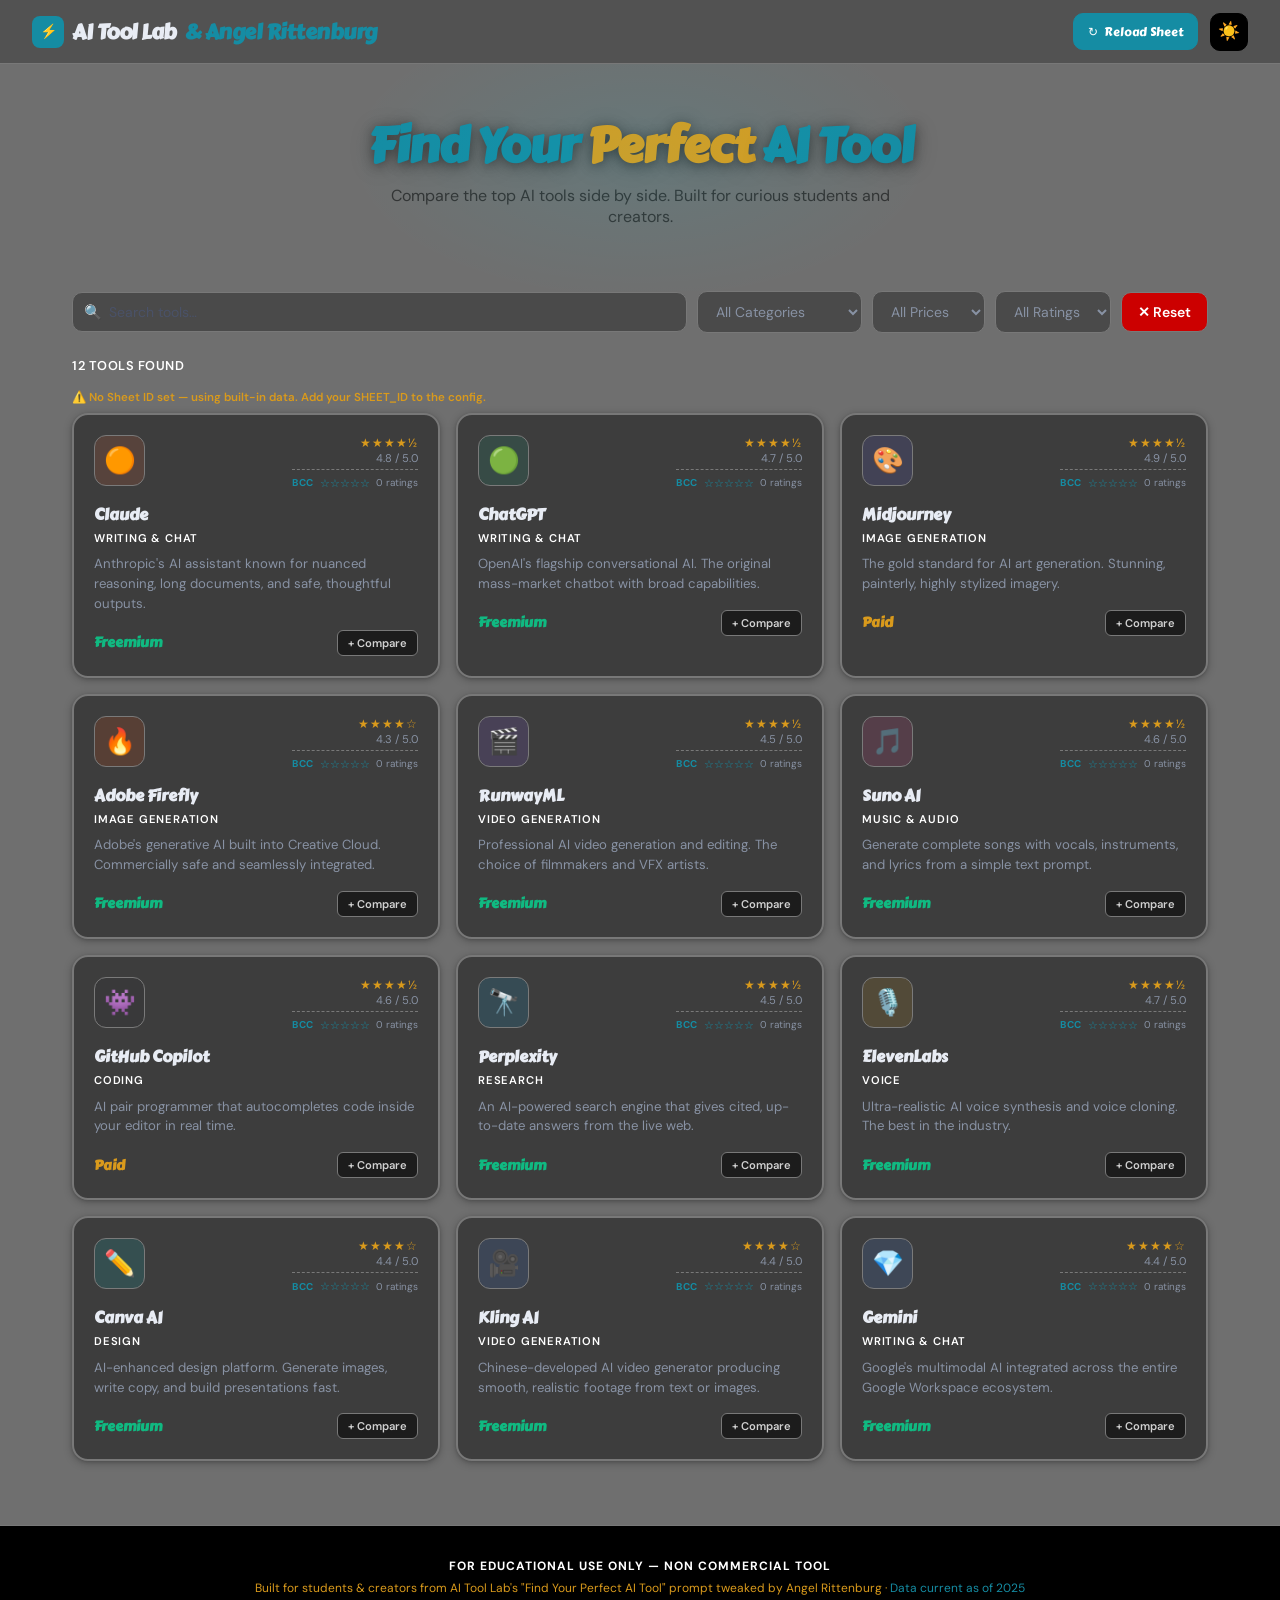
==== ai-tool-comparator-SHEETS-version.html @ 6efc8832 "Update SHEET_ID and CSV URL format" ====
<!DOCTYPE html>
<html lang="en" data-theme="dark">
<head>
<meta charset="UTF-8">
<meta name="viewport" content="width=device-width, initial-scale=1.0">
<title>AI Tool Lab — Compare the Best AI Tools</title>
<link href="https://fonts.googleapis.com/css2?family=Carter+One&family=DM+Sans:ital,wght@0,300;0,400;0,500;1,300&display=swap" rel="stylesheet">
<style>
  :root[data-theme="dark"] {
    --bg: #6f6f6f;
    --bg2: #525252;
    --bg3: #4a4a4a;
    --card: #3d3d3d;
    --card-hover: #454545;
    --border: #787878;
    --accent: #158ca3;
    --accent2: #7c3aed;
    --accent3: #d99a1c;
    --text: #e8ecf4;
    --text2: #8892a4;
    --text3: #4a5268;
    --pro: #10b981;
    --con: #f43f5e;
    --shadow: 0 4px 24px rgba(0,0,0,0.5);
    --glow: 0 0 30px rgba(21,140,163,0.2);
  }
  :root[data-theme="light"] {
    --bg: #fcf4eb;
    --bg2: #f0e8d8;
    --bg3: #e8dcc8;
    --card: #ffffff;
    --card-hover: #f5f7ff;
    --border: #d0d5e8;
    --accent: #0066cc;
    --accent2: #7c3aed;
    --accent3: #d99a1c;
    --text: #1a1d2e;
    --text2: #4a5268;
    --text3: #8892a4;
    --pro: #059669;
    --con: #e11d48;
    --shadow: 0 4px 24px rgba(0,0,0,0.08);
    --glow: 0 0 30px rgba(0,102,204,0.08);
  }

  * { box-sizing: border-box; margin: 0; padding: 0; }

  body {
    background: var(--bg);
    color: var(--text);
    font-family: 'DM Sans', sans-serif;
    font-size: 110%;
    min-height: 100vh;
    transition: background 0.3s, color 0.3s;
  }

  /* ── HEADER ── */
  header {
    background: var(--bg2);
    border-bottom: 1px solid var(--border);
    padding: 0 2rem;
    position: sticky;
    top: 0;
    z-index: 100;
    display: flex;
    align-items: center;
    justify-content: space-between;
    height: 64px;
  }
  .logo {
    font-family: 'Carter One', cursive;
    font-weight: 800;
    font-size: 1.3rem;
    letter-spacing: -0.5px;
    display: flex;
    align-items: center;
    gap: 8px;
  }
  .logo-icon {
    width: 32px; height: 32px;
    background: var(--accent);
    border-radius: 8px;
    display: flex; align-items: center; justify-content: center;
    font-size: 14px;
  }
  .logo span { color: var(--accent); }

  .header-right { display: flex; align-items: center; gap: 12px; }
  .compare-badge {
    background: var(--accent2);
    color: white;
    font-size: 0.7rem;
    font-weight: 600;
    padding: 4px 10px;
    border-radius: 100px;
    letter-spacing: 0.5px;
    cursor: pointer;
    transition: opacity 0.2s;
    display: none;
  }
  .compare-badge.visible { display: block; }
  .compare-badge:hover { opacity: 0.85; }

  .theme-toggle {
    background: var(--bg3);
    border: 1px solid var(--border);
    color: var(--text2);
    width: 38px; height: 38px;
    border-radius: 10px;
    cursor: pointer;
    font-size: 1.1rem;
    display: flex; align-items: center; justify-content: center;
    transition: all 0.2s;
  }
  [data-theme="dark"]  .theme-toggle { background: #000000; border-color: #000000; }
  [data-theme="light"] .theme-toggle { background: #509cfa; border-color: #509cfa; }
  .theme-toggle:hover { opacity: 0.85; }

  /* ── HERO ── */
  .hero {
    text-align: center;
    padding: 3.5rem 2rem 2rem;
    position: relative;
    overflow: hidden;
  }
  .hero::before {
    content: '';
    position: absolute;
    top: -60px; left: 50%;
    transform: translateX(-50%);
    width: 600px; height: 300px;
    background: radial-gradient(ellipse, rgba(0,229,255,0.08) 0%, transparent 70%);
    pointer-events: none;
  }
  .hero h1 {
    font-family: 'Carter One', cursive;
    font-weight: 800;
    font-size: clamp(1.8rem, 4vw, 3rem);
    line-height: 1.1;
    letter-spacing: -1px;
    margin-bottom: 0.75rem;
    color: #158ca3;
  }
  [data-theme="dark"] .hero h1 {
    text-shadow: 0 2px 12px rgba(0,0,0,0.4), 0 4px 24px rgba(0,0,0,0.2);
  }
  .hero h1 em {
    font-style: normal;
    color: #d99a1c;
  }
  .hero p {
    color: #333333;
    font-size: 1rem;
    max-width: 500px;
    margin: 0 auto 2rem;
    font-weight: 400;
  }

  /* ── FILTERS ── */
  .controls {
    max-width: 1200px;
    margin: 0 auto;
    padding: 0 2rem 1.5rem;
    display: flex;
    flex-wrap: wrap;
    gap: 10px;
    align-items: center;
  }
  .search-wrap {
    flex: 1;
    min-width: 220px;
    position: relative;
  }
  .search-icon {
    position: absolute;
    left: 12px; top: 50%;
    transform: translateY(-50%);
    color: var(--text3);
    font-size: 0.9rem;
    pointer-events: none;
  }
  .search-wrap input {
    width: 100%;
    background: var(--bg3);
    border: 1px solid var(--border);
    color: var(--text2);
    padding: 10px 12px 10px 36px;
    border-radius: 10px;
    font-family: 'DM Sans', sans-serif;
    font-size: 0.875rem;
    outline: none;
    transition: border-color 0.2s;
  }
  .search-wrap input:focus { border-color: var(--accent); }
  .search-wrap input::placeholder { color: var(--text3); }

  select, .filter-btn {
    background: var(--bg3);
    border: 1px solid var(--border);
    color: var(--text2);
    padding: 10px 14px;
    border-radius: 10px;
    font-family: 'DM Sans', sans-serif;
    font-size: 0.875rem;
    cursor: pointer;
    outline: none;
    transition: all 0.2s;
  }
  select:hover, .filter-btn:hover { border-color: var(--accent); color: var(--accent); }

  .reset-btn {
    background: #cc0000;
    border: 1px solid #7a7a7a;
    color: #ffffff;
    padding: 10px 16px;
    border-radius: 10px;
    font-family: 'DM Sans', sans-serif;
    font-size: 0.875rem;
    font-weight: 600;
    cursor: pointer;
    transition: all 0.2s;
  }
  .reset-btn:hover { background: #2e7d32; border-color: #7a7a7a; color: #ffffff; }

  /* ── RESULTS COUNT ── */
  .results-info {
    max-width: 1200px;
    margin: 0 auto;
    padding: 0 2rem 1rem;
    color: #ffffff;
    font-size: 0.8rem;
    font-weight: 600;
    letter-spacing: 0.5px;
    text-transform: uppercase;
  }

  /* ── GRID ── */
  .grid {
    max-width: 1200px;
    margin: 0 auto;
    padding: 0 2rem 4rem;
    display: grid;
    grid-template-columns: repeat(auto-fill, minmax(280px, 1fr));
    gap: 16px;
  }

  /* ── CARD ── */
  .card {
    background: var(--card);
    border: 2px solid var(--border);
    border-radius: 16px;
    padding: 1.25rem;
    cursor: pointer;
    transition: all 0.25s;
    position: relative;
    overflow: hidden;
    animation: fadeIn 0.4s ease both;
    box-shadow: 0 2px 8px rgba(0,0,0,0.25), 0 1px 3px rgba(0,0,0,0.15);
  }

  /* Keep card content above starfield */
  .card > * { position: relative; z-index: 2; }

  /* Small stars layer */
  .card::before {
    content: '';
    position: absolute;
    top: 0; left: 0;
    width: 1px; height: 1px;
    border-radius: 50%;
    background: transparent;
    pointer-events: none;
    opacity: 0;
    z-index: 1;
    transition: opacity 0.6s ease;
    box-shadow:
      12px 8px 0 0 rgba(255,255,255,0.85),
      45px 35px 0 0 rgba(255,255,255,0.7),
      98px 12px 0 0 rgba(255,255,255,0.9),
      167px 58px 0 0 rgba(255,255,255,0.6),
      230px 28px 0 0 rgba(255,255,255,0.8),
      260px 72px 0 0 rgba(255,255,255,0.75),
      28px 95px 0 0 rgba(255,255,255,0.65),
      75px 118px 0 0 rgba(255,255,255,0.9),
      142px 82px 0 0 rgba(255,255,255,0.7),
      198px 145px 0 0 rgba(255,255,255,0.85),
      55px 168px 0 0 rgba(255,255,255,0.6),
      118px 188px 0 0 rgba(255,255,255,0.8),
      178px 135px 0 0 rgba(255,255,255,0.7),
      252px 198px 0 0 rgba(255,255,255,0.65),
      22px 215px 0 0 rgba(255,255,255,0.9),
      88px 235px 0 0 rgba(255,255,255,0.75),
      155px 208px 0 0 rgba(255,255,255,0.8),
      218px 248px 0 0 rgba(255,255,255,0.6),
      270px 222px 0 0 rgba(255,255,255,0.85),
      38px 242px 0 0 rgba(255,255,255,0.7),
      /* duplicate set offset by 250px for seamless loop */
      12px 258px 0 0 rgba(255,255,255,0.85),
      45px 285px 0 0 rgba(255,255,255,0.7),
      98px 262px 0 0 rgba(255,255,255,0.9),
      167px 308px 0 0 rgba(255,255,255,0.6),
      230px 278px 0 0 rgba(255,255,255,0.8),
      260px 322px 0 0 rgba(255,255,255,0.75),
      28px 345px 0 0 rgba(255,255,255,0.65),
      75px 368px 0 0 rgba(255,255,255,0.9),
      142px 332px 0 0 rgba(255,255,255,0.7),
      198px 395px 0 0 rgba(255,255,255,0.85),
      55px 418px 0 0 rgba(255,255,255,0.6),
      118px 438px 0 0 rgba(255,255,255,0.8),
      178px 385px 0 0 rgba(255,255,255,0.7),
      252px 448px 0 0 rgba(255,255,255,0.65),
      22px 465px 0 0 rgba(255,255,255,0.9),
      88px 485px 0 0 rgba(255,255,255,0.75),
      155px 458px 0 0 rgba(255,255,255,0.8),
      218px 498px 0 0 rgba(255,255,255,0.6),
      270px 472px 0 0 rgba(255,255,255,0.85),
      38px 492px 0 0 rgba(255,255,255,0.7);
  }

  /* Larger glowing stars layer */
  .card::after {
    content: '';
    position: absolute;
    top: 0; left: 0;
    width: 2px; height: 2px;
    border-radius: 50%;
    background: transparent;
    pointer-events: none;
    opacity: 0;
    z-index: 1;
    transition: opacity 0.6s ease;
    box-shadow:
      33px 45px 1px 1px rgba(180,220,255,0.95),
      120px 22px 1px 1px rgba(180,220,255,0.9),
      205px 68px 1px 1px rgba(255,255,255,1),
      65px 155px 1px 1px rgba(180,220,255,0.85),
      245px 112px 1px 1px rgba(255,255,255,0.95),
      90px 198px 1px 1px rgba(180,220,255,0.9),
      175px 175px 1px 1px rgba(255,255,255,1),
      15px 235px 1px 1px rgba(180,220,255,0.8),
      140px 242px 1px 1px rgba(255,255,255,0.95),
      260px 225px 1px 1px rgba(180,220,255,0.9),
      /* duplicate set */
      33px 295px 1px 1px rgba(180,220,255,0.95),
      120px 272px 1px 1px rgba(180,220,255,0.9),
      205px 318px 1px 1px rgba(255,255,255,1),
      65px 405px 1px 1px rgba(180,220,255,0.85),
      245px 362px 1px 1px rgba(255,255,255,0.95),
      90px 448px 1px 1px rgba(180,220,255,0.9),
      175px 425px 1px 1px rgba(255,255,255,1),
      15px 485px 1px 1px rgba(180,220,255,0.8),
      140px 492px 1px 1px rgba(255,255,255,0.95),
      260px 475px 1px 1px rgba(180,220,255,0.9);
  }

  .card:hover::before {
    opacity: 1;
    animation: starDriftA 7s linear infinite;
  }
  .card:hover::after {
    opacity: 1;
    animation: starDriftB 11s linear infinite;
  }

  @keyframes starDriftA {
    from { transform: translateY(0); }
    to   { transform: translateY(-250px); }
  }
  @keyframes starDriftB {
    from { transform: translateY(-250px); }
    to   { transform: translateY(0); }
  }
  .card:hover {
    background: #1b1c1c;
    border-color: var(--accent);
    transform: translateY(-2px);
    box-shadow: var(--glow);
  }
  .card.selected {
    border-color: var(--accent2);
    box-shadow: 0 0 0 2px var(--accent2);
  }
  .card.hidden { display: none; }
  @keyframes fadeIn {
    from { opacity: 0; transform: translateY(10px); }
    to   { opacity: 1; transform: translateY(0); }
  }

  .card-header {
    display: flex;
    align-items: flex-start;
    justify-content: space-between;
    margin-bottom: 0.75rem;
  }
  .card-icon {
    width: 51px; height: 51px;
    border-radius: 12px;
    display: flex; align-items: center; justify-content: center;
    font-size: 1.5rem;
    flex-shrink: 0;
    border: 1px solid #7a7a7a;
  }
  .card-meta { text-align: right; white-space: nowrap; }
  .stars { color: var(--accent3); font-size: 0.75rem; letter-spacing: 1px; }
  .rating-num {
    font-size: 0.7rem;
    color: var(--text2);
    display: block;
  }

  .card-name {
    font-family: 'Carter One', cursive;
    font-weight: 700;
    font-size: 1rem;
    margin-bottom: 4px;
  }
  .card-category {
    font-size: 0.7rem;
    color: #ffffff;
    font-weight: 600;
    text-transform: uppercase;
    letter-spacing: 0.8px;
    margin-bottom: 0.6rem;
  }
  .card-desc {
    font-size: 0.825rem;
    color: var(--text2);
    line-height: 1.5;
    margin-bottom: 1rem;
  }

  .card-footer {
    display: flex;
    align-items: center;
    justify-content: space-between;
  }
  .price-tag {
    font-family: 'Carter One', cursive;
    font-weight: 700;
    font-size: 0.85rem;
    color: var(--pro);
  }
  .price-tag.paid { color: var(--accent3); }
  .price-tag.enterprise { color: var(--text2); }

  .select-compare {
    font-size: 0.7rem;
    padding: 5px 10px;
    border-radius: 6px;
    border: 1px solid var(--border);
    background: #d99a1c;
    color: #d1d1d1;
    font-weight: 600;
    cursor: pointer;
    transition: all 0.2s;
    font-family: 'DM Sans', sans-serif;
  }
  [data-theme="dark"] .select-compare {
    background: #1c1c1c;
    color: #d1d1d1;
  }
  .select-compare:hover { border-color: var(--accent2); color: #d1d1d1; }
  [data-theme="dark"] .select-compare:hover { background: #2e7d32; border-color: #2e7d32; color: #ffffff; }
  .card.selected .select-compare {
    background: var(--accent2);
    border-color: var(--accent2);
    color: white;
  }

  /* ── MODAL ── */
  .overlay {
    position: fixed; inset: 0;
    background: rgba(0,0,0,0.7);
    backdrop-filter: blur(6px);
    z-index: 200;
    display: none;
    align-items: center;
    justify-content: center;
    padding: 1.5rem;
  }
  .overlay.open { display: flex; }

  .modal {
    background: var(--bg2);
    border: 1px solid var(--border);
    border-radius: 20px;
    max-width: 600px;
    width: 100%;
    max-height: 85vh;
    overflow-y: auto;
    padding: 2rem;
    position: relative;
    animation: modalIn 0.3s cubic-bezier(0.34,1.56,0.64,1);
  }
  @keyframes modalIn {
    from { transform: scale(0.9); opacity: 0; }
    to   { transform: scale(1); opacity: 1; }
  }
  .modal-close {
    position: absolute;
    top: 1rem; right: 1rem;
    background: var(--bg3);
    border: 1px solid var(--border);
    color: var(--text2);
    width: 32px; height: 32px;
    border-radius: 8px;
    cursor: pointer;
    font-size: 1rem;
    display: flex; align-items: center; justify-content: center;
    transition: all 0.2s;
  }
  .modal-close:hover { background: var(--con); color: white; border-color: var(--con); }

  .modal-header { display: flex; align-items: center; gap: 14px; margin-bottom: 1.5rem; }
  .modal-icon {
    width: 64px; height: 64px;
    border-radius: 14px;
    display: flex; align-items: center; justify-content: center;
    font-size: 2.1rem;
    border: 1px solid #7a7a7a;
  }
  .modal-title { font-family: 'Carter One', cursive; font-weight: 800; font-size: 1.4rem; }
  .modal-cat { color: var(--text3); font-size: 0.75rem; text-transform: uppercase; letter-spacing: 1px; margin-top: 2px; }
  .modal-stars { color: var(--accent3); font-size: 1rem; margin-top: 4px; }

  .modal-desc { color: var(--text2); font-size: 0.9rem; line-height: 1.7; margin-bottom: 1.5rem; font-weight: 600; }

  .modal-price-row {
    display: flex;
    align-items: center;
    gap: 8px;
    margin-bottom: 1.5rem;
    padding: 0.75rem 1rem;
    background: var(--bg3);
    border-radius: 10px;
    border: 1px solid var(--border);
  }
  .modal-price-label { color: var(--text3); font-size: 0.8rem; }
  .modal-price-val { font-family: 'Carter One', cursive; font-weight: 700; color: var(--pro); font-size: 0.95rem; }
  .modal-price-val.paid { color: var(--accent3); }

  .pcons-grid { display: grid; grid-template-columns: 1fr 1fr; gap: 1rem; margin-bottom: 1.5rem; }
  .pcons-col h4 {
    font-family: 'Carter One', cursive;
    font-weight: 700;
    font-size: 0.8rem;
    text-transform: uppercase;
    letter-spacing: 0.8px;
    margin-bottom: 0.6rem;
  }
  .pcons-col.pros h4 { color: var(--pro); }
  .pcons-col.cons h4 { color: var(--con); }
  .pcons-col ul { list-style: none; }
  .pcons-col ul li {
    font-size: 0.82rem;
    color: var(--text2);
    padding: 3px 0;
    padding-left: 16px;
    position: relative;
    line-height: 1.4;
  }
  .pcons-col.pros ul li::before { content: '+'; position: absolute; left: 0; color: var(--pro); font-weight: 700; }
  .pcons-col.cons ul li::before { content: '−'; position: absolute; left: 0; color: var(--con); font-weight: 700; }

  .modal-link {
    display: inline-flex;
    align-items: center;
    gap: 6px;
    background: var(--accent);
    color: #ffffff;
    font-family: 'Carter One', cursive;
    font-weight: 700;
    font-size: 0.85rem;
    padding: 10px 18px;
    border-radius: 10px;
    text-decoration: none;
    transition: opacity 0.2s;
  }
  .modal-link:hover { opacity: 0.85; }

  /* ── COMPARE TABLE ── */
  .compare-overlay {
    position: fixed; inset: 0;
    background: rgba(0,0,0,0.8);
    backdrop-filter: blur(8px);
    z-index: 300;
    display: none;
    align-items: flex-start;
    justify-content: center;
    padding: 2rem 1.5rem;
    overflow-y: auto;
  }
  .compare-overlay.open { display: flex; }

  .compare-modal {
    background: var(--bg2);
    border: 1px solid var(--border);
    border-radius: 20px;
    width: 100%;
    max-width: 900px;
    padding: 2rem;
    position: relative;
    animation: modalIn 0.3s ease;
    margin: auto;
  }
  .compare-modal h2 {
    font-family: 'Carter One', cursive;
    font-weight: 800;
    font-size: 1.4rem;
    margin-bottom: 1.5rem;
    color: var(--accent);
  }
  .compare-modal-close {
    position: absolute;
    top: 1rem; right: 1rem;
    background: var(--bg3);
    border: 1px solid var(--border);
    color: var(--text2);
    width: 32px; height: 32px;
    border-radius: 8px;
    cursor: pointer;
    font-size: 1rem;
    display: flex; align-items: center; justify-content: center;
    transition: all 0.2s;
  }
  .compare-modal-close:hover { background: var(--con); color: white; border-color: var(--con); }

  .compare-table-wrap { overflow-x: auto; }
  table {
    width: 100%;
    border-collapse: collapse;
    font-size: 0.85rem;
  }
  th {
    background: var(--bg3);
    padding: 0.75rem 1rem;
    text-align: left;
    font-family: 'Carter One', cursive;
    font-weight: 700;
    font-size: 0.8rem;
    color: var(--text2);
    text-transform: uppercase;
    letter-spacing: 0.5px;
    border-bottom: 1px solid var(--border);
  }
  th:first-child { border-radius: 8px 0 0 0; }
  th:last-child  { border-radius: 0 8px 0 0; }
  td {
    padding: 0.75rem 1rem;
    border-bottom: 1px solid var(--border);
    color: var(--text2);
    vertical-align: top;
  }
  tr:last-child td { border-bottom: none; }
  tr:hover td { background: var(--bg3); }
  td.tool-name-cell {
    font-family: 'Carter One', cursive;
    font-weight: 700;
    color: var(--text);
    white-space: nowrap;
  }
  td .mini-icon {
    display: inline-flex;
    align-items: center;
    gap: 8px;
  }

  .no-results {
    grid-column: 1/-1;
    text-align: center;
    padding: 4rem 2rem;
    color: var(--text3);
  }
  .no-results p { font-size: 0.9rem; margin-top: 0.5rem; }

  /* ── BCC USER RATING (card) ── */
  .bcc-card-row {
    display: flex;
    align-items: center;
    gap: 6px;
    margin-top: 4px;
    padding-top: 6px;
    border-top: 1px dashed var(--border);
    white-space: nowrap;
  }
  .bcc-label {
    font-size: 0.62rem;
    font-weight: 700;
    text-transform: uppercase;
    letter-spacing: 0.6px;
    color: #158ca3;
  }
  .bcc-stars-display { color: #158ca3; font-size: 0.7rem; }
  .bcc-count { font-size: 0.62rem; color: var(--text2); }

  /* ── BCC COMMENT SECTION (modal) ── */
  .bcc-section {
    margin-top: 1.75rem;
    border-top: 1px solid var(--border);
    padding-top: 1.25rem;
  }
  .bcc-section-title {
    font-family: 'Carter One', cursive;
    font-size: 0.95rem;
    color: #158ca3;
    margin-bottom: 1rem;
    display: flex;
    align-items: center;
    gap: 6px;
  }
  .bcc-avg-row {
    display: flex;
    align-items: center;
    gap: 10px;
    margin-bottom: 1rem;
    padding: 0.6rem 0.9rem;
    background: var(--bg3);
    border-radius: 8px;
    border: 1px solid var(--border);
  }
  .bcc-avg-stars { color: #158ca3; font-size: 1rem; }
  .bcc-avg-num { font-family: 'Carter One', cursive; font-size: 1rem; color: #158ca3; }
  .bcc-avg-sub { font-size: 0.72rem; color: var(--text3); }

  /* Star picker */
  .star-picker { display: flex; gap: 6px; margin-bottom: 0.75rem; }
  .star-picker span {
    font-size: 1.5rem;
    cursor: pointer;
    color: transparent;
    -webkit-text-stroke: 1.5px #000000;
    transition: color 0.15s, transform 0.15s, -webkit-text-stroke 0.15s;
    line-height: 1;
  }
  .star-picker span.active {
    color: #158ca3;
    -webkit-text-stroke: 0px transparent;
  }
  .star-picker span:hover { transform: scale(1.2); }

  .bcc-name-input, .bcc-textarea {
    width: 100%;
    background: var(--bg3);
    border: 1px solid var(--border);
    color: #1b1c1c;
    font-weight: 400;
    border-radius: 8px;
    font-family: 'DM Sans', sans-serif;
    font-size: 0.85rem;
    outline: none;
    transition: border-color 0.2s;
    margin-bottom: 0.6rem;
  }
  .bcc-name-input { padding: 8px 12px; }
  .bcc-textarea { padding: 10px 12px; resize: vertical; min-height: 70px; }
  .bcc-name-input:focus, .bcc-textarea:focus { border-color: #158ca3; }
  .bcc-name-input::placeholder, .bcc-textarea::placeholder { color: var(--text3); }

  .bcc-submit {
    background: #158ca3;
    color: #ffffff;
    border: none;
    padding: 9px 20px;
    border-radius: 8px;
    font-family: 'Carter One', cursive;
    font-size: 0.85rem;
    cursor: pointer;
    transition: opacity 0.2s;
    margin-bottom: 1.25rem;
  }
  .bcc-submit:hover { opacity: 0.85; }

  /* Comments list */
  .bcc-comments { display: flex; flex-direction: column; gap: 10px; }
  .bcc-comment {
    background: var(--bg3);
    border: 1px solid var(--border);
    border-radius: 10px;
    padding: 0.75rem 1rem;
  }
  .bcc-comment-header {
    display: flex;
    align-items: center;
    justify-content: space-between;
    margin-bottom: 4px;
  }
  .bcc-comment-name { font-weight: 600; font-size: 0.8rem; color: var(--text); }
  .bcc-comment-stars { color: #158ca3; font-size: 0.75rem; }
  .bcc-comment-date { font-size: 0.68rem; color: var(--text3); }
  .bcc-comment-text { font-size: 0.82rem; color: var(--text2); line-height: 1.5; }
  .bcc-empty { font-size: 0.8rem; color: var(--text3); font-style: italic; }

  /* ── REFRESH BUTTON ── */
  .refresh-btn {
    background: #158ca3;
    border: 1px solid #158ca3;
    color: #ffffff;
    padding: 8px 14px;
    border-radius: 10px;
    font-family: 'Carter One', cursive;
    font-size: 0.78rem;
    cursor: pointer;
    transition: all 0.2s;
    display: flex;
    align-items: center;
    gap: 6px;
  }
  .refresh-btn:hover { background: #0f6e80; border-color: #0f6e80; }
  .refresh-btn:disabled { opacity: 0.5; cursor: not-allowed; }
  .refresh-btn .spin { display: inline-block; }
  .refresh-btn.loading .spin { animation: spinIcon 1s linear infinite; }
  @keyframes spinIcon { to { transform: rotate(360deg); } }

  /* ── LAST UPDATED ── */
  .last-updated {
    max-width: 1200px;
    margin: 0 auto;
    padding: 0 2rem 0.5rem;
    font-size: 0.72rem;
    color: var(--text3);
  }
  .last-updated span { color: #d99a1c; font-weight: 600; }

  /* ── FOOTER ── */
  footer {
    text-align: center;
    padding: 2rem;
    border-top: 1px solid var(--border);
    background: #000000;
    color: var(--text3);
    font-size: 0.75rem;
  }
  footer .credit { color: #d99a1c; }
  footer span { color: var(--accent); }

  /* scrollbar */
  ::-webkit-scrollbar { width: 6px; height: 6px; }
  ::-webkit-scrollbar-track { background: var(--bg2); }
  ::-webkit-scrollbar-thumb { background: var(--border); border-radius: 3px; }
</style>
</head>
<body>

<header>
  <div class="logo">
    <div class="logo-icon">⚡</div>
    AI Tool Lab <span>& Angel Rittenburg</span>
  </div>
  <div class="header-right">
    <div class="compare-badge" id="compareBadge">⊕ Compare Selected</div>
    <button class="refresh-btn" id="refreshBtn" title="Reload data from Google Sheets">
      <span class="spin">↻</span> Reload Sheet
    </button>
    <button class="theme-toggle" id="themeToggle" title="Toggle theme">🌙</button>
  </div>
</header>

<section class="hero">
  <h1>Find Your <em>Perfect</em> AI Tool</h1>
  <p>Compare the top AI tools side by side. Built for curious students and creators.</p>
</section>

<div class="controls">
  <div class="search-wrap">
    <span class="search-icon">🔍</span>
    <input type="text" id="searchInput" placeholder="Search tools…">
  </div>
  <select id="categoryFilter">
    <option value="">All Categories</option>
    <option value="Writing & Chat">Writing & Chat</option>
    <option value="Image Generation">Image Generation</option>
    <option value="Video Generation">Video Generation</option>
    <option value="Music & Audio">Music & Audio</option>
    <option value="Coding">Coding</option>
    <option value="Research">Research</option>
    <option value="Design">Design</option>
    <option value="Voice">Voice</option>
  </select>
  <select id="priceFilter">
    <option value="">All Prices</option>
    <option value="Free">Free</option>
    <option value="Freemium">Freemium</option>
    <option value="Paid">Paid</option>
  </select>
  <select id="ratingFilter">
    <option value="">All Ratings</option>
    <option value="4.5">4.5+</option>
    <option value="4.0">4.0+</option>
    <option value="3.5">3.5+</option>
  </select>
  <button class="reset-btn" id="resetBtn">✕ Reset</button>
</div>
<div class="results-info" id="resultsInfo"></div>
<div class="last-updated" id="lastUpdated"></div>

<div class="grid" id="toolGrid"></div>

<!-- DETAIL MODAL -->
<div class="overlay" id="detailOverlay">
  <div class="modal" id="detailModal">
    <button class="modal-close" id="modalClose">✕</button>
    <div class="modal-header">
      <div class="modal-icon" id="mIcon"></div>
      <div>
        <div class="modal-title" id="mName"></div>
        <div class="modal-cat" id="mCat"></div>
        <div class="modal-stars" id="mStars"></div>
      </div>
    </div>
    <p class="modal-desc" id="mDesc"></p>
    <div class="modal-price-row">
      <span class="modal-price-label">💰 Pricing:</span>
      <span class="modal-price-val" id="mPrice"></span>
    </div>
    <div class="pcons-grid">
      <div class="pcons-col pros">
        <h4>✓ Pros</h4>
        <ul id="mPros"></ul>
      </div>
      <div class="pcons-col cons">
        <h4>✗ Cons</h4>
        <ul id="mCons"></ul>
      </div>
    </div>
    <a id="mLink" href="#" target="_blank" class="modal-link">Visit Website ↗</a>

    <!-- BCC USER RATING SECTION -->
    <div class="bcc-section">
      <div class="bcc-section-title">🎓 BCC User Rating</div>
      <div class="bcc-avg-row" id="bccAvgRow">
        <span class="bcc-avg-stars" id="bccAvgStars">☆☆☆☆☆</span>
        <span class="bcc-avg-num" id="bccAvgNum">—</span>
        <span class="bcc-avg-sub" id="bccAvgSub">No ratings yet</span>
      </div>
      <div class="star-picker" id="starPicker">
        <span data-v="1">★</span>
        <span data-v="2">★</span>
        <span data-v="3">★</span>
        <span data-v="4">★</span>
        <span data-v="5">★</span>
      </div>
      <input class="bcc-name-input" id="bccName" type="text" placeholder="Your name (optional)" maxlength="40">
      <textarea class="bcc-textarea" id="bccComment" placeholder="Share your experience with this tool…" maxlength="400"></textarea>
      <button class="bcc-submit" id="bccSubmit">Post Rating</button>
      <div class="bcc-comments" id="bccCommentsList"></div>
    </div>
  </div>
</div>

<!-- COMPARE MODAL -->
<div class="compare-overlay" id="compareOverlay">
  <div class="compare-modal">
    <button class="compare-modal-close" id="compareClose">✕</button>
    <h2>⊕ Side-by-Side Comparison</h2>
    <div class="compare-table-wrap">
      <table id="compareTable"></table>
    </div>
  </div>
</div>

<footer>
  <div style="font-weight:700; letter-spacing:1px; margin-bottom:6px; color:#ffffff;">FOR EDUCATIONAL USE ONLY — NON COMMERCIAL TOOL</div>
  <span class="credit">Built for students & creators from AI Tool Lab's "Find Your Perfect AI Tool" prompt tweaked by Angel Rittenburg · </span><span>Data current as of 2025</span>
</footer>

<script>
// ── CONFIGURATION — update this value ────────────────────────
// 1. Create a Google Sheet with these exact column headers in row 1:
//    name | icon | iconBg | category | price | priceDetail | rating | shortDesc | fullDesc | pros | cons | url
//    (pros and cons are pipe-separated, e.g.  "Fast|Cheap|Easy"  )
// 2. File → Share → Publish to web → Sheet1 → CSV → Publish
// 3. Copy the Sheet ID from the URL (the long string between /d/ and /edit)
//    e.g. https://docs.google.com/spreadsheets/d/THIS_PART_HERE/edit
// 4. Paste it below:
const SHEET_ID = 'YOUR_SHEET_ID_HERE';
// ─────────────────────────────────────────────────────────────

const SHEET_CSV_URL = `https://docs.google.com/spreadsheets/d/${SHEET_ID}/pub?output=csv&gid=0`;

const tools = [
  {
    name: "Claude",
    icon: "🟠",
    iconBg: "#ff6b35",
    category: "Writing & Chat",
    price: "Freemium",
    priceDetail: "Free tier · Pro $20/mo",
    rating: 4.8,
    shortDesc: "Anthropic's AI assistant known for nuanced reasoning, long documents, and safe, thoughtful outputs.",
    fullDesc: "Claude is built by Anthropic with a focus on safety and helpfulness. It excels at long-form writing, document analysis, coding, and complex multi-step reasoning. Claude Pro offers priority access and much larger context windows — useful for multimedia students working with large scripts or legal documents.",
    pros: ["Huge context window (200K tokens)", "Excellent at nuanced writing", "Great for document analysis", "Strong ethical guidelines"],
    cons: ["No image generation", "Limited free tier requests", "Can be overly cautious"],
    url: "https://claude.ai"
  },
  {
    name: "ChatGPT",
    icon: "🟢",
    iconBg: "#10a37f",
    category: "Writing & Chat",
    price: "Freemium",
    priceDetail: "Free · Plus $20/mo · Team $30/mo",
    rating: 4.7,
    shortDesc: "OpenAI's flagship conversational AI. The original mass-market chatbot with broad capabilities.",
    fullDesc: "ChatGPT by OpenAI is the most widely recognized AI assistant. GPT-4o handles text, images, and voice inputs. Its plugin and GPT store ecosystem add specialized functionality. It's a strong all-rounder for brainstorming, writing, research, and learning new skills.",
    pros: ["Massive user ecosystem", "GPT Store with custom bots", "Voice and image input", "Web browsing capability"],
    cons: ["Can hallucinate confidently", "Performance varies by model", "Rate limits on free tier"],
    url: "https://chatgpt.com"
  },
  {
    name: "Midjourney",
    icon: "🎨",
    iconBg: "#6366f1",
    category: "Image Generation",
    price: "Paid",
    priceDetail: "Basic $10/mo · Standard $30/mo",
    rating: 4.9,
    shortDesc: "The gold standard for AI art generation. Stunning, painterly, highly stylized imagery.",
    fullDesc: "Midjourney produces some of the most visually striking AI-generated artwork available. It runs via Discord and excels at fantasy, concept art, portraits, and environmental design. It's especially popular among artists, game designers, and multimedia creators who want fine aesthetic control.",
    pros: ["Exceptional image quality", "Unique artistic styles", "Active creative community", "Great style references"],
    cons: ["Discord-based (awkward UI)", "No free tier", "Limited direct editing", "Requires prompt skill"],
    url: "https://midjourney.com"
  },
  {
    name: "Adobe Firefly",
    icon: "🔥",
    iconBg: "#ff4f00",
    category: "Image Generation",
    price: "Freemium",
    priceDetail: "Free credits · Premium in CC",
    rating: 4.3,
    shortDesc: "Adobe's generative AI built into Creative Cloud. Commercially safe and seamlessly integrated.",
    fullDesc: "Adobe Firefly is designed for professional creators. Its images are trained on licensed content, making outputs commercially safe. It integrates directly into Photoshop, Illustrator, and Premiere Pro via Generative Fill and other features — perfect for students already using Adobe CC.",
    pros: ["Built into Photoshop & Illustrator", "Commercially safe outputs", "Generative Fill is powerful", "Great for product mockups"],
    cons: ["Requires Adobe subscription", "Less stylistically wild than MJ", "Credits deplete quickly"],
    url: "https://firefly.adobe.com"
  },
  {
    name: "RunwayML",
    icon: "🎬",
    iconBg: "#8b5cf6",
    category: "Video Generation",
    price: "Freemium",
    priceDetail: "Free 125 credits · Standard $15/mo",
    rating: 4.5,
    shortDesc: "Professional AI video generation and editing. The choice of filmmakers and VFX artists.",
    fullDesc: "Runway offers Gen-3 Alpha for text-to-video and image-to-video generation, plus AI-powered video editing tools like background removal, motion tracking, and green screen. It's widely used in real film and television production workflows.",
    pros: ["Gen-3 produces cinematic results", "Pro editing tools included", "Used in real productions", "Good for visual effects"],
    cons: ["Credits run out fast", "Rendering is slow", "Expensive at higher tiers", "Output can be inconsistent"],
    url: "https://runwayml.com"
  },
  {
    name: "Suno AI",
    icon: "🎵",
    iconBg: "#ec4899",
    category: "Music & Audio",
    price: "Freemium",
    priceDetail: "Free tier · Pro $8/mo",
    rating: 4.6,
    shortDesc: "Generate complete songs with vocals, instruments, and lyrics from a simple text prompt.",
    fullDesc: "Suno AI creates full songs — complete with singing, instruments, and production — from a text prompt in seconds. It's a breakthrough for multimedia projects needing original music without licensing costs. Great for short films, animations, social media content, and creative experimentation.",
    pros: ["Full songs in seconds", "Any genre or style", "Affordable Pro plan", "Great for multimedia projects"],
    cons: ["Less control over fine details", "Commercial rights need Pro plan", "Vocals can sound off", "No stem separation"],
    url: "https://suno.com"
  },
  {
    name: "GitHub Copilot",
    icon: "👾",
    iconBg: "#1f2328",
    category: "Coding",
    price: "Paid",
    priceDetail: "Individual $10/mo · Free for students",
    rating: 4.6,
    shortDesc: "AI pair programmer that autocompletes code inside your editor in real time.",
    fullDesc: "GitHub Copilot uses OpenAI Codex to suggest entire code blocks, functions, and files as you type. It supports dozens of languages and integrates with VS Code, JetBrains, and more. Students can get it FREE through GitHub Education — a must-have for any coding class.",
    pros: ["Real-time code completion", "FREE for students", "Supports 20+ languages", "Explains code on demand"],
    cons: ["Can suggest insecure code", "Requires internet", "Not always contextually aware", "Subscription for non-students"],
    url: "https://github.com/features/copilot"
  },
  {
    name: "Perplexity",
    icon: "🔭",
    iconBg: "#0ea5e9",
    category: "Research",
    price: "Freemium",
    priceDetail: "Free · Pro $20/mo",
    rating: 4.5,
    shortDesc: "An AI-powered search engine that gives cited, up-to-date answers from the live web.",
    fullDesc: "Perplexity bridges the gap between search engines and chatbots. Every answer includes source citations and links, making it ideal for research and fact-checking. Its Pro version unlocks GPT-4, Claude, and image generation. Excellent for students who need reliable, sourced information quickly.",
    pros: ["Real-time web knowledge", "Cites all sources", "Research-focused features", "Fast and accurate"],
    cons: ["Less creative than pure chatbots", "Free tier limits daily searches", "Depth varies by topic"],
    url: "https://perplexity.ai"
  },
  {
    name: "ElevenLabs",
    icon: "🎙️",
    iconBg: "#d99a1c",
    category: "Voice",
    price: "Freemium",
    priceDetail: "Free 10k chars/mo · Starter $5/mo",
    rating: 4.7,
    shortDesc: "Ultra-realistic AI voice synthesis and voice cloning. The best in the industry.",
    fullDesc: "ElevenLabs produces the most natural-sounding AI speech available. It can clone any voice from a short audio sample, generate narration in 29 languages, and create full audiobooks or character voices. Perfect for animations, podcasts, short films, and accessibility projects.",
    pros: ["Most realistic AI voices", "Voice cloning capability", "Multi-language support", "Great for animations & films"],
    cons: ["Voice cloning raises ethical questions", "Free tier is limited", "Best voices require paid tier"],
    url: "https://elevenlabs.io"
  },
  {
    name: "Canva AI",
    icon: "✏️",
    iconBg: "#00c4cc",
    category: "Design",
    price: "Freemium",
    priceDetail: "Free · Pro $13/mo",
    rating: 4.4,
    shortDesc: "AI-enhanced design platform. Generate images, write copy, and build presentations fast.",
    fullDesc: "Canva's Magic Suite adds AI superpowers to its already popular design platform: Magic Write for copy, Magic Design for instant layouts, Magic Eraser for photo editing, and AI image generation built in. It's the fastest way for non-designers to produce polished visual content.",
    pros: ["Beginner-friendly interface", "Templates for everything", "Collaborative features", "AI tools are well-integrated"],
    cons: ["Less precise than Photoshop", "AI outputs can feel generic", "Best features need Pro plan"],
    url: "https://canva.com"
  },
  {
    name: "Kling AI",
    icon: "🎥",
    iconBg: "#3b82f6",
    category: "Video Generation",
    price: "Freemium",
    priceDetail: "Free credits · Starter $8/mo",
    rating: 4.4,
    shortDesc: "Chinese-developed AI video generator producing smooth, realistic footage from text or images.",
    fullDesc: "Kling AI from Kuaishou produces some of the most fluid and physically realistic AI video available, with impressive handling of human motion, faces, and environmental effects. It supports up to 2-minute clips and excels at both text-to-video and image-to-video tasks.",
    pros: ["Realistic human motion", "Up to 2-minute clips", "Affordable pricing", "Strong image-to-video"],
    cons: ["Interface can be slow", "Less creative control vs Runway", "Limited prompt styles"],
    url: "https://klingai.com"
  },
  {
    name: "Gemini",
    icon: "💎",
    iconBg: "#4285f4",
    category: "Writing & Chat",
    price: "Freemium",
    priceDetail: "Free · Advanced $20/mo",
    rating: 4.4,
    shortDesc: "Google's multimodal AI integrated across the entire Google Workspace ecosystem.",
    fullDesc: "Google Gemini powers AI features across Gmail, Docs, Slides, Sheets, and more. It's multimodal — understanding text, images, audio, and video. Gemini Advanced uses the Ultra 1.0 model for complex reasoning. For students deep in Google's ecosystem, it's a natural choice.",
    pros: ["Integrated into Google Workspace", "Multimodal (text, image, video)", "Google search integration", "Free tier is generous"],
    cons: ["Less nuanced writing than Claude", "Privacy concerns with Google", "Workspace features need subscription"],
    url: "https://gemini.google.com"
  }
];

const selectedTools = new Set();
let currentTool = null;

function starsHtml(r) {
  const full = Math.floor(r);
  const half = r % 1 >= 0.5;
  let s = '★'.repeat(full) + (half ? '½' : '') + '☆'.repeat(5 - full - (half?1:0));
  return s;
}

function priceClass(p) {
  if (p === 'Free') return '';
  if (p === 'Freemium') return '';
  return 'paid';
}

function renderCards(filtered) {
  const grid = document.getElementById('toolGrid');
  grid.innerHTML = '';
  if (filtered.length === 0) {
    grid.innerHTML = '<div class="no-results"><div style="font-size:2rem">🔍</div><p>No tools match your filters. Try resetting!</p></div>';
    return;
  }
  filtered.forEach((t, i) => {
    const div = document.createElement('div');
    div.className = 'card' + (selectedTools.has(t.name) ? ' selected' : '');
    div.style.animationDelay = (i * 0.04) + 's';
    div.dataset.name = t.name;
    div.innerHTML = `
      <div class="card-header">
        <div class="card-icon" style="background:${t.iconBg}22;color:${t.iconBg};font-size:1.6rem">${t.icon}</div>
        <div class="card-meta">
          <div class="stars">${starsHtml(t.rating)}</div>
          <span class="rating-num">${t.rating} / 5.0</span>
          <div class="bcc-card-row" id="bcc-card-${t.name.replace(/\s/g,'_')}">
            <span class="bcc-label">BCC</span>
            <span class="bcc-stars-display">☆☆☆☆☆</span>
            <span class="bcc-count">0 ratings</span>
          </div>
        </div>
      </div>
      <div class="card-name">${t.name}</div>
      <div class="card-category">${t.category}</div>
      <p class="card-desc">${t.shortDesc}</p>
      <div class="card-footer">
        <span class="price-tag ${priceClass(t.price)}">${t.price}</span>
        <button class="select-compare" data-name="${t.name}">
          ${selectedTools.has(t.name) ? '✓ Selected' : '+ Compare'}
        </button>
      </div>
    `;
    div.querySelector('.select-compare').addEventListener('click', (e) => {
      e.stopPropagation();
      toggleSelect(t.name);
    });
    div.addEventListener('click', () => openModal(t));
    grid.appendChild(div);
  });
  document.getElementById('resultsInfo').textContent =
    `${filtered.length} tool${filtered.length !== 1 ? 's' : ''} found`;
}

function toggleSelect(name) {
  if (selectedTools.has(name)) {
    selectedTools.delete(name);
  } else {
    if (selectedTools.size >= 4) { alert('Max 4 tools for comparison.'); return; }
    selectedTools.add(name);
  }
  const badge = document.getElementById('compareBadge');
  if (selectedTools.size > 1) {
    badge.classList.add('visible');
    badge.textContent = `⊕ Compare ${selectedTools.size} Tools`;
  } else {
    badge.classList.remove('visible');
  }
  applyFilters();
}

function openModal(t) {
  currentTool = t;
  document.getElementById('mIcon').textContent = t.icon;
  document.getElementById('mIcon').style.background = t.iconBg + '22';
  document.getElementById('mIcon').style.color = t.iconBg;
  document.getElementById('mName').textContent = t.name;
  document.getElementById('mCat').textContent = t.category;
  document.getElementById('mStars').textContent = starsHtml(t.rating) + '  ' + t.rating;
  document.getElementById('mDesc').textContent = t.fullDesc;
  const priceEl = document.getElementById('mPrice');
  priceEl.textContent = t.priceDetail;
  priceEl.className = 'modal-price-val ' + (t.price === 'Paid' ? 'paid' : '');
  document.getElementById('mPros').innerHTML = t.pros.map(p => `<li>${p}</li>`).join('');
  document.getElementById('mCons').innerHTML = t.cons.map(c => `<li>${c}</li>`).join('');
  document.getElementById('mLink').href = t.url;
  renderBccModal(t.name);
  document.getElementById('detailOverlay').classList.add('open');
}

document.getElementById('modalClose').addEventListener('click', () => {
  document.getElementById('detailOverlay').classList.remove('open');
});
document.getElementById('detailOverlay').addEventListener('click', (e) => {
  if (e.target === document.getElementById('detailOverlay'))
    document.getElementById('detailOverlay').classList.remove('open');
});

// Compare
document.getElementById('compareBadge').addEventListener('click', openCompare);
document.getElementById('compareClose').addEventListener('click', () => {
  document.getElementById('compareOverlay').classList.remove('open');
});

function openCompare() {
  const sel = tools.filter(t => selectedTools.has(t.name));
  const rows = [
    { label: 'Tool', key: null },
    { label: 'Category', key: 'category' },
    { label: 'Price', key: 'price' },
    { label: 'Pricing Detail', key: 'priceDetail' },
    { label: 'Rating', key: 'rating' },
    { label: 'Best For', key: 'shortDesc' },
    { label: 'Top Pro', key: null, fn: t => t.pros[0] },
    { label: 'Top Con', key: null, fn: t => t.cons[0] },
    { label: 'Website', key: null, fn: t => `<a href="${t.url}" target="_blank" style="color:var(--accent);text-decoration:none">Visit ↗</a>` }
  ];
  let html = '<thead><tr><th>Feature</th>' + sel.map(t =>
    `<th><span style="font-size:1.1rem">${t.icon}</span> ${t.name}</th>`
  ).join('') + '</tr></thead><tbody>';
  rows.forEach(r => {
    html += '<tr>';
    html += `<td style="color:var(--text3);font-size:0.75rem;text-transform:uppercase;letter-spacing:0.5px;white-space:nowrap">${r.label}</td>`;
    sel.forEach(t => {
      let val = r.fn ? r.fn(t) : (r.key ? t[r.key] : `<span class="mini-icon">${t.icon} ${t.name}</span>`);
      if (r.label === 'Rating') val = starsHtml(t.rating) + ' ' + t.rating;
      html += `<td>${val}</td>`;
    });
    html += '</tr>';
  });
  html += '</tbody>';
  document.getElementById('compareTable').innerHTML = html;
  document.getElementById('compareOverlay').classList.add('open');
}

// Filters
function applyFilters() {
  const q = document.getElementById('searchInput').value.toLowerCase();
  const cat = document.getElementById('categoryFilter').value;
  const price = document.getElementById('priceFilter').value;
  const minRating = parseFloat(document.getElementById('ratingFilter').value) || 0;
  const filtered = tools.filter(t => {
    if (q && !t.name.toLowerCase().includes(q) && !t.shortDesc.toLowerCase().includes(q) && !t.category.toLowerCase().includes(q)) return false;
    if (cat && t.category !== cat) return false;
    if (price && t.price !== price) return false;
    if (t.rating < minRating) return false;
    return true;
  });
  renderCards(filtered);
}

document.getElementById('searchInput').addEventListener('input', applyFilters);
document.getElementById('categoryFilter').addEventListener('change', applyFilters);
document.getElementById('priceFilter').addEventListener('change', applyFilters);
document.getElementById('ratingFilter').addEventListener('change', applyFilters);

document.getElementById('resetBtn').addEventListener('click', () => {
  document.getElementById('searchInput').value = '';
  document.getElementById('categoryFilter').value = '';
  document.getElementById('priceFilter').value = '';
  document.getElementById('ratingFilter').value = '';
  selectedTools.clear();
  document.getElementById('compareBadge').classList.remove('visible');
  applyFilters();
});

// Theme
const toggle = document.getElementById('themeToggle');
toggle.textContent = '☀️';
toggle.addEventListener('click', () => {
  const html = document.documentElement;
  const isDark = html.getAttribute('data-theme') === 'dark';
  html.setAttribute('data-theme', isDark ? 'light' : 'dark');
  toggle.textContent = isDark ? '🌛' : '☀️';
});

// ── BCC RATING SYSTEM ──
let pickedStars = 0;

function bccKey(name) { return 'bcc_' + name.replace(/\s/g,'_'); }

function getBccData(name) {
  try {
    const raw = localStorage.getItem(bccKey(name));
    return raw ? JSON.parse(raw) : { comments: [] };
  } catch { return { comments: [] }; }
}

function saveBccData(name, data) {
  try { localStorage.setItem(bccKey(name), JSON.stringify(data)); } catch {}
}

function bccAvg(comments) {
  if (!comments.length) return 0;
  return (comments.reduce((s,c) => s + c.stars, 0) / comments.length).toFixed(1);
}

function starsFilledHtml(n, total=5) {
  return '★'.repeat(Math.round(n)) + '☆'.repeat(total - Math.round(n));
}

function updateBccCard(name) {
  const key = name.replace(/\s/g,'_');
  const el = document.getElementById('bcc-card-' + key);
  if (!el) return;
  const data = getBccData(name);
  const avg = bccAvg(data.comments);
  el.querySelector('.bcc-stars-display').textContent = avg > 0 ? starsFilledHtml(avg) : '☆☆☆☆☆';
  el.querySelector('.bcc-count').textContent = data.comments.length + ' rating' + (data.comments.length !== 1 ? 's' : '');
}

function renderBccModal(name) {
  const data = getBccData(name);
  const avg = bccAvg(data.comments);
  document.getElementById('bccAvgStars').textContent = avg > 0 ? starsFilledHtml(avg) : '☆☆☆☆☆';
  document.getElementById('bccAvgNum').textContent = avg > 0 ? avg + ' / 5' : '—';
  document.getElementById('bccAvgSub').textContent = data.comments.length
    ? data.comments.length + ' student rating' + (data.comments.length !== 1 ? 's' : '')
    : 'No ratings yet — be the first!';
  const list = document.getElementById('bccCommentsList');
  if (!data.comments.length) {
    list.innerHTML = '<p class="bcc-empty">No comments yet. Share your experience!</p>';
  } else {
    list.innerHTML = [...data.comments].reverse().map(c => `
      <div class="bcc-comment">
        <div class="bcc-comment-header">
          <span class="bcc-comment-name">${c.name || 'Anonymous'}</span>
          <span class="bcc-comment-stars">${starsFilledHtml(c.stars)}</span>
        </div>
        <div class="bcc-comment-date">${c.date}</div>
        ${c.text ? `<p class="bcc-comment-text">${c.text}</p>` : ''}
      </div>
    `).join('');
  }
  pickedStars = 0;
  document.querySelectorAll('#starPicker span').forEach(s => s.classList.remove('active'));
  document.getElementById('bccComment').value = '';
  document.getElementById('bccName').value = '';
}

// Star picker interactions
document.getElementById('starPicker').addEventListener('mouseover', (e) => {
  if (!e.target.dataset.v) return;
  const v = +e.target.dataset.v;
  document.querySelectorAll('#starPicker span').forEach(s => {
    s.classList.toggle('active', +s.dataset.v <= v);
  });
});
document.getElementById('starPicker').addEventListener('mouseleave', () => {
  document.querySelectorAll('#starPicker span').forEach(s => {
    s.classList.toggle('active', +s.dataset.v <= pickedStars);
  });
});
document.getElementById('starPicker').addEventListener('click', (e) => {
  if (!e.target.dataset.v) return;
  pickedStars = +e.target.dataset.v;
  document.querySelectorAll('#starPicker span').forEach(s => {
    s.classList.toggle('active', +s.dataset.v <= pickedStars);
  });
});

document.getElementById('bccSubmit').addEventListener('click', () => {
  if (!pickedStars) { alert('Please pick a star rating first!'); return; }
  const name = currentTool.name;
  const data = getBccData(name);
  const text = document.getElementById('bccComment').value.trim();
  const who  = document.getElementById('bccName').value.trim();
  const now  = new Date().toLocaleDateString('en-US', { month:'short', day:'numeric', year:'numeric' });
  data.comments.push({ stars: pickedStars, text, name: who, date: now });
  saveBccData(name, data);
  renderBccModal(name);
  updateBccCard(name);
});

// ── LAST UPDATED ──
function setLastUpdated(dateStr) {
  const el = document.getElementById('lastUpdated');
  if (dateStr) {
    el.innerHTML = `🕐 Sheet last loaded: <span>${dateStr}</span>`;
    try { localStorage.setItem('aitool_lastUpdated', dateStr); } catch {}
  } else {
    const saved = (() => { try { return localStorage.getItem('aitool_lastUpdated'); } catch { return null; } })();
    el.innerHTML = saved
      ? `🕐 Sheet last loaded: <span>${saved}</span>`
      : `🕐 Loading data from Google Sheets…`;
  }
}
setLastUpdated(null);

// ── CSV PARSER ──
function parseCSV(text) {
  const lines = text.trim().split('\n');
  const headers = lines[0].split(',').map(h => h.trim().replace(/^"|"$/g, ''));
  return lines.slice(1).map(line => {
    // Handle quoted fields with commas inside
    const cols = [];
    let cur = '', inQ = false;
    for (let i = 0; i < line.length; i++) {
      const ch = line[i];
      if (ch === '"') { inQ = !inQ; continue; }
      if (ch === ',' && !inQ) { cols.push(cur.trim()); cur = ''; continue; }
      cur += ch;
    }
    cols.push(cur.trim());
    const obj = {};
    headers.forEach((h, i) => { obj[h] = cols[i] || ''; });
    return obj;
  });
}

function csvRowToTool(row) {
  return {
    name:       row.name       || '',
    icon:       row.icon       || '🤖',
    iconBg:     row.iconBg     || '#888888',
    category:   row.category   || 'General',
    price:      row.price      || 'Freemium',
    priceDetail:row.priceDetail|| '',
    rating:     parseFloat(row.rating) || 4.0,
    shortDesc:  row.shortDesc  || '',
    fullDesc:   row.fullDesc   || '',
    pros:       row.pros  ? row.pros.split('|').map(s => s.trim())  : [],
    cons:       row.cons  ? row.cons.split('|').map(s => s.trim())  : [],
    url:        row.url        || '#'
  };
}

// ── RELOAD FROM SHEETS ──
const refreshBtn = document.getElementById('refreshBtn');

async function loadFromSheet(silent = false) {
  if (!silent) {
    refreshBtn.disabled = true;
    refreshBtn.classList.add('loading');
    refreshBtn.innerHTML = '<span class="spin">↻</span> Loading…';
  }

  if (SHEET_ID === 'YOUR_SHEET_ID_HERE') {
    document.getElementById('lastUpdated').innerHTML =
      `⚠️ <span>No Sheet ID set — using built-in data. Add your SHEET_ID to the config.</span>`;
    if (!silent) {
      refreshBtn.disabled = false;
      refreshBtn.classList.remove('loading');
      refreshBtn.innerHTML = '<span class="spin">↻</span> Reload Sheet';
    }
    return;
  }

  try {
    const res = await fetch(SHEET_CSV_URL);
    if (!res.ok) throw new Error(`HTTP ${res.status}`);
    const text = await res.text();
    const rows = parseCSV(text);
    if (!rows.length) throw new Error('Sheet appears empty.');

    // Replace tools array contents
    tools.length = 0;
    rows.forEach(row => { if (row.name) tools.push(csvRowToTool(row)); });

    const now = new Date().toLocaleString('en-US', {
      month: 'short', day: 'numeric', year: 'numeric',
      hour: '2-digit', minute: '2-digit'
    });
    setLastUpdated(now);
    applyFilters();
    if (!silent) alert('✅ Data reloaded from Google Sheets!');

  } catch (err) {
    console.error(err);
    document.getElementById('lastUpdated').innerHTML =
      `⚠️ <span>Could not load sheet: ${err.message}. Check your SHEET_ID and that the sheet is published.</span>`;
    if (!silent) alert('❌ Could not load sheet.\n\n' + err.message +
      '\n\nMake sure:\n1. SHEET_ID is correct\n2. File → Share → Publish to web is enabled');
  } finally {
    if (!silent) {
      refreshBtn.disabled = false;
      refreshBtn.classList.remove('loading');
      refreshBtn.innerHTML = '<span class="spin">↻</span> Reload Sheet';
    }
  }
}

refreshBtn.addEventListener('click', () => loadFromSheet(false));

// Auto-load from sheet on page open
loadFromSheet(true);

// Init
renderCards(tools);
tools.forEach(t => updateBccCard(t.name));
</script>
</body>
</html>
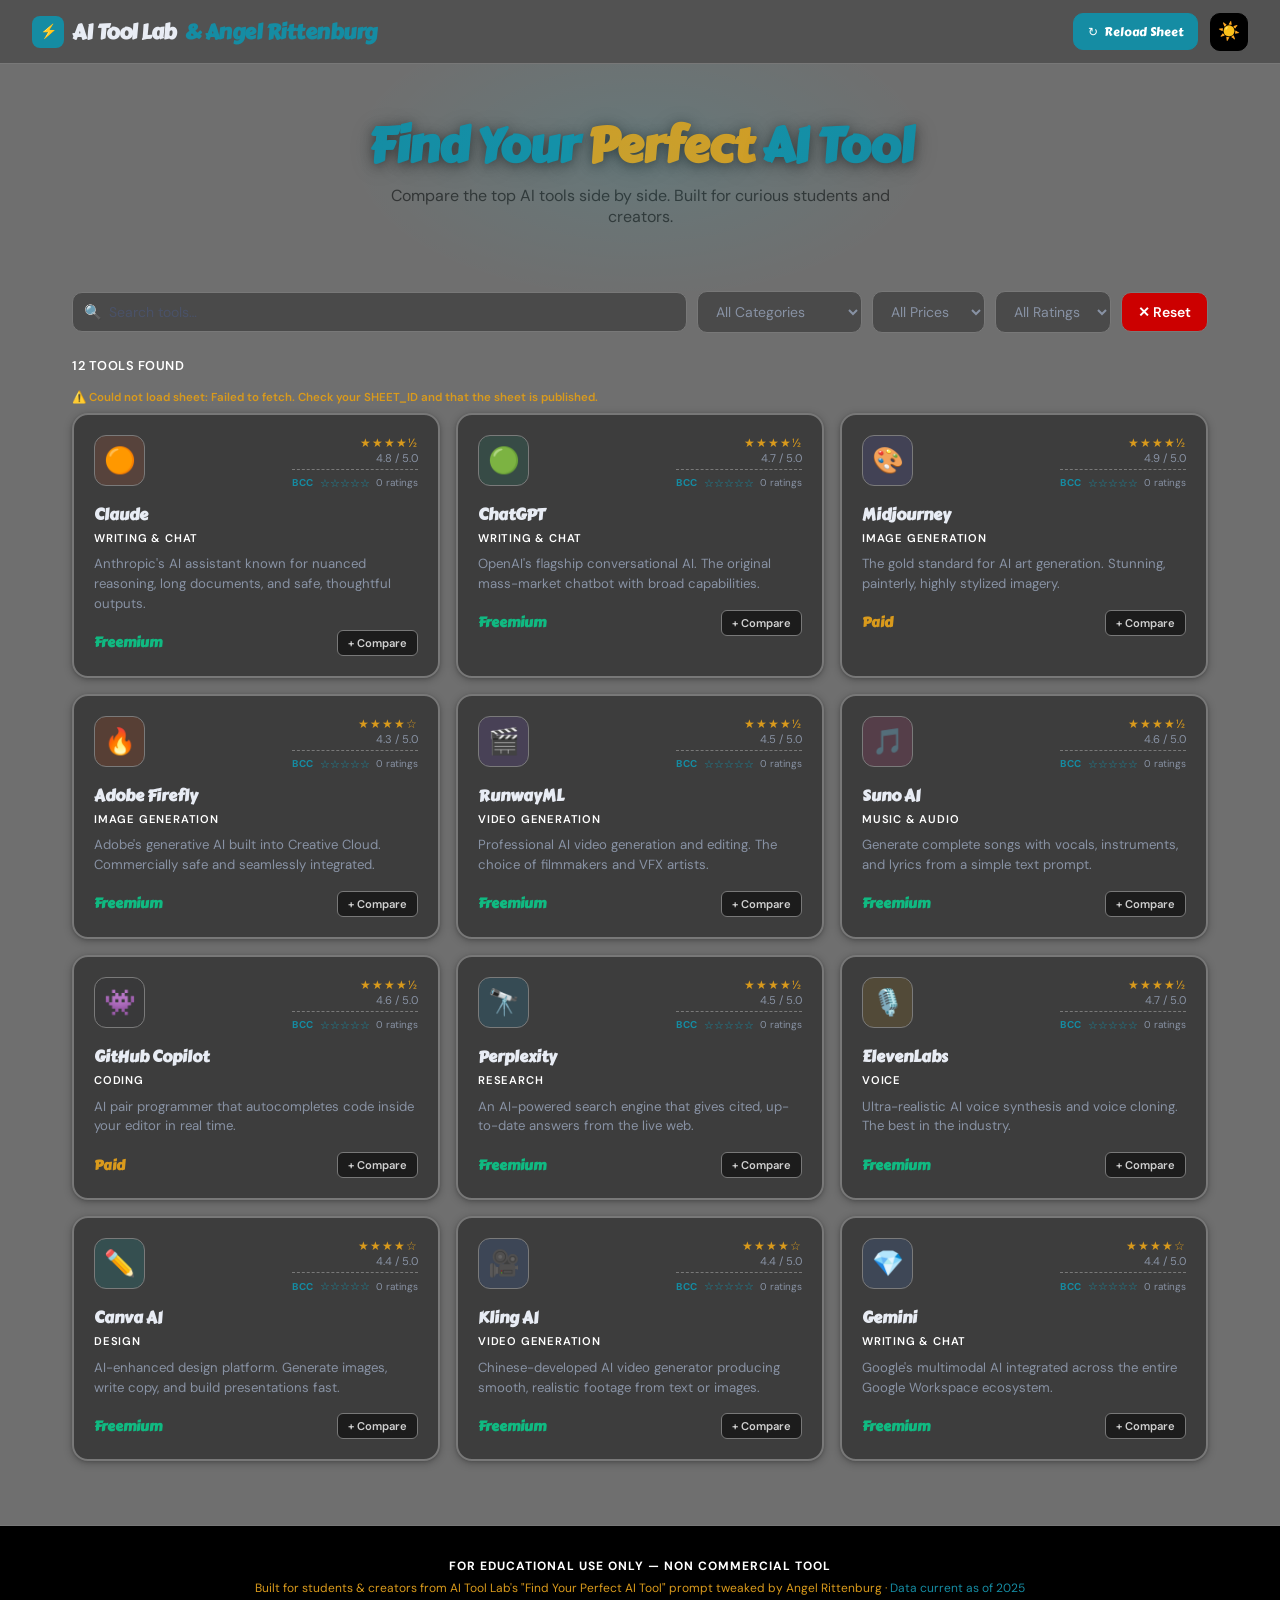
==== commit f38ec29d: "fix sources" ====
--- a/ai-tool-comparator-SHEETS-version.html
+++ b/ai-tool-comparator-SHEETS-version.html
@@ -972,7 +972,7 @@
 // 3. Copy the Sheet ID from the URL (the long string between /d/ and /edit)
 //    e.g. https://docs.google.com/spreadsheets/d/THIS_PART_HERE/edit
 // 4. Paste it below:
-const SHEET_ID = 'YOUR_SHEET_ID_HERE';
+const SHEET_ID = '1WnP3b0RFm8etIUT75h5Sv_kHOGAgHK2kpmYGPTkgiA4';
 // ─────────────────────────────────────────────────────────────
 
 const SHEET_CSV_URL = `https://docs.google.com/spreadsheets/d/${SHEET_ID}/pub?output=csv&gid=0`;
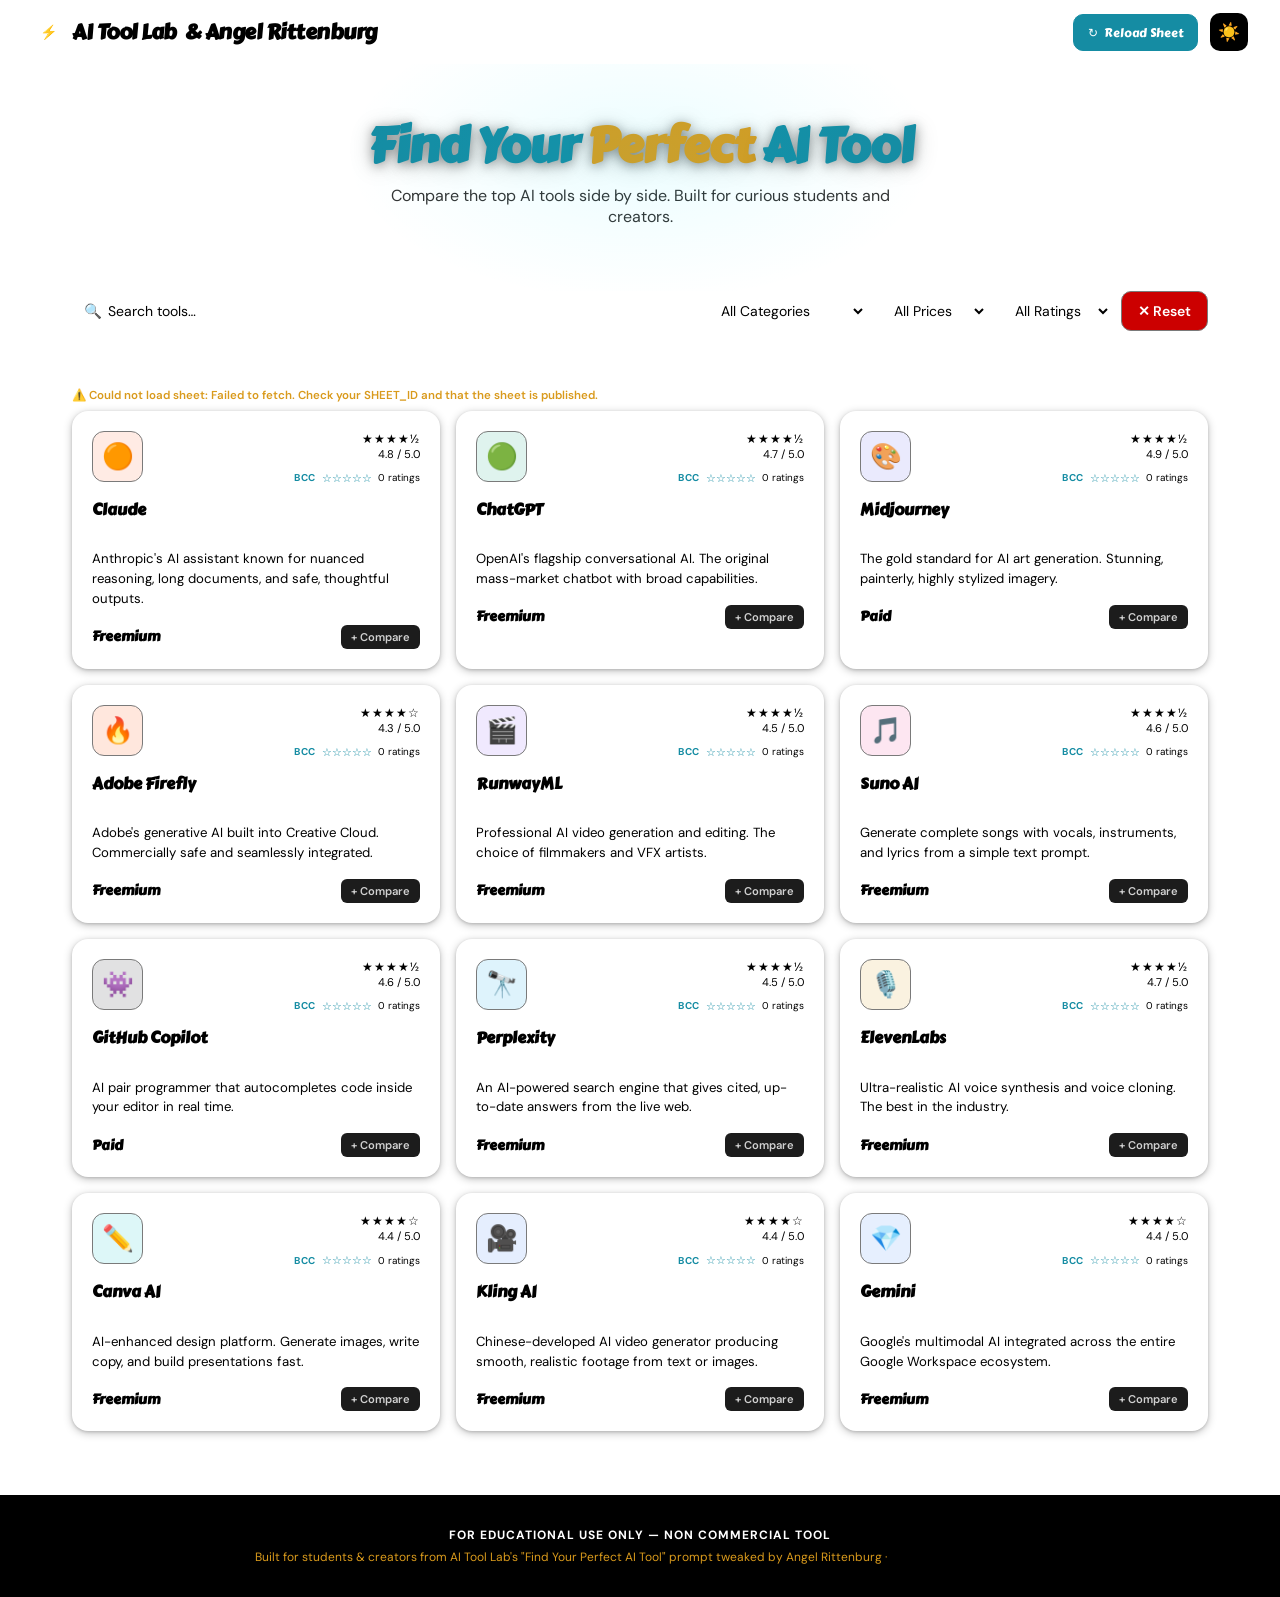
==== commit e256b033: "Fix CSV parser and improve header handling" ====
--- a/ai-tool-comparator-SHEETS-version.html
+++ b/ai-tool-comparator-SHEETS-version.html
@@ -6,6 +6,7 @@
 <title>AI Tool Lab — Compare the Best AI Tools</title>
 <link href="https://fonts.googleapis.com/css2?family=Carter+One&family=DM+Sans:ital,wght@0,300;0,400;0,500;1,300&display=swap" rel="stylesheet">
 <style>
+  <!-- generated with Claude.ai -->
   :root[data-theme="dark"] {
     --bg: #6f6f6f;
     --bg2: #525252;
@@ -975,7 +976,7 @@
 const SHEET_ID = '1WnP3b0RFm8etIUT75h5Sv_kHOGAgHK2kpmYGPTkgiA4';
 // ─────────────────────────────────────────────────────────────
 
-const SHEET_CSV_URL = `https://docs.google.com/spreadsheets/d/${SHEET_ID}/pub?output=csv&gid=0`;
+const SHEET_CSV_URL = `https://api.allorigins.win/raw?url=${encodeURIComponent(`https://docs.google.com/spreadsheets/d/${SHEET_ID}/pub?output=csv&gid=0`)}`;
 
 const tools = [
   {
@@ -1447,10 +1448,11 @@
 
 // ── CSV PARSER ──
 function parseCSV(text) {
+  // Normalize line endings — Google Sheets uses \r\n
+  text = text.replace(/\r\n/g, '\n').replace(/\r/g, '\n');
   const lines = text.trim().split('\n');
-  const headers = lines[0].split(',').map(h => h.trim().replace(/^"|"$/g, ''));
+  const headers = lines[0].split(',').map(h => h.trim().replace(/^"|"$/g, '').replace(/^\uFEFF/, ''));
   return lines.slice(1).map(line => {
-    // Handle quoted fields with commas inside
     const cols = [];
     let cur = '', inQ = false;
     for (let i = 0; i < line.length; i++) {
@@ -1461,9 +1463,9 @@
     }
     cols.push(cur.trim());
     const obj = {};
-    headers.forEach((h, i) => { obj[h] = cols[i] || ''; });
+    headers.forEach((h, i) => { obj[h] = (cols[i] || '').trim(); });
     return obj;
-  });
+  }).filter(row => row[headers[0]]); // skip empty rows
 }
 
 function csvRowToTool(row) {
@@ -1493,7 +1495,7 @@
     refreshBtn.innerHTML = '<span class="spin">↻</span> Loading…';
   }
 
-  if (SHEET_ID === 'YOUR_SHEET_ID_HERE') {
+  if (SHEET_ID === 'YOUR_SHEET_ID_HERE_PLACEHOLDER') {
     document.getElementById('lastUpdated').innerHTML =
       `⚠️ <span>No Sheet ID set — using built-in data. Add your SHEET_ID to the config.</span>`;
     if (!silent) {
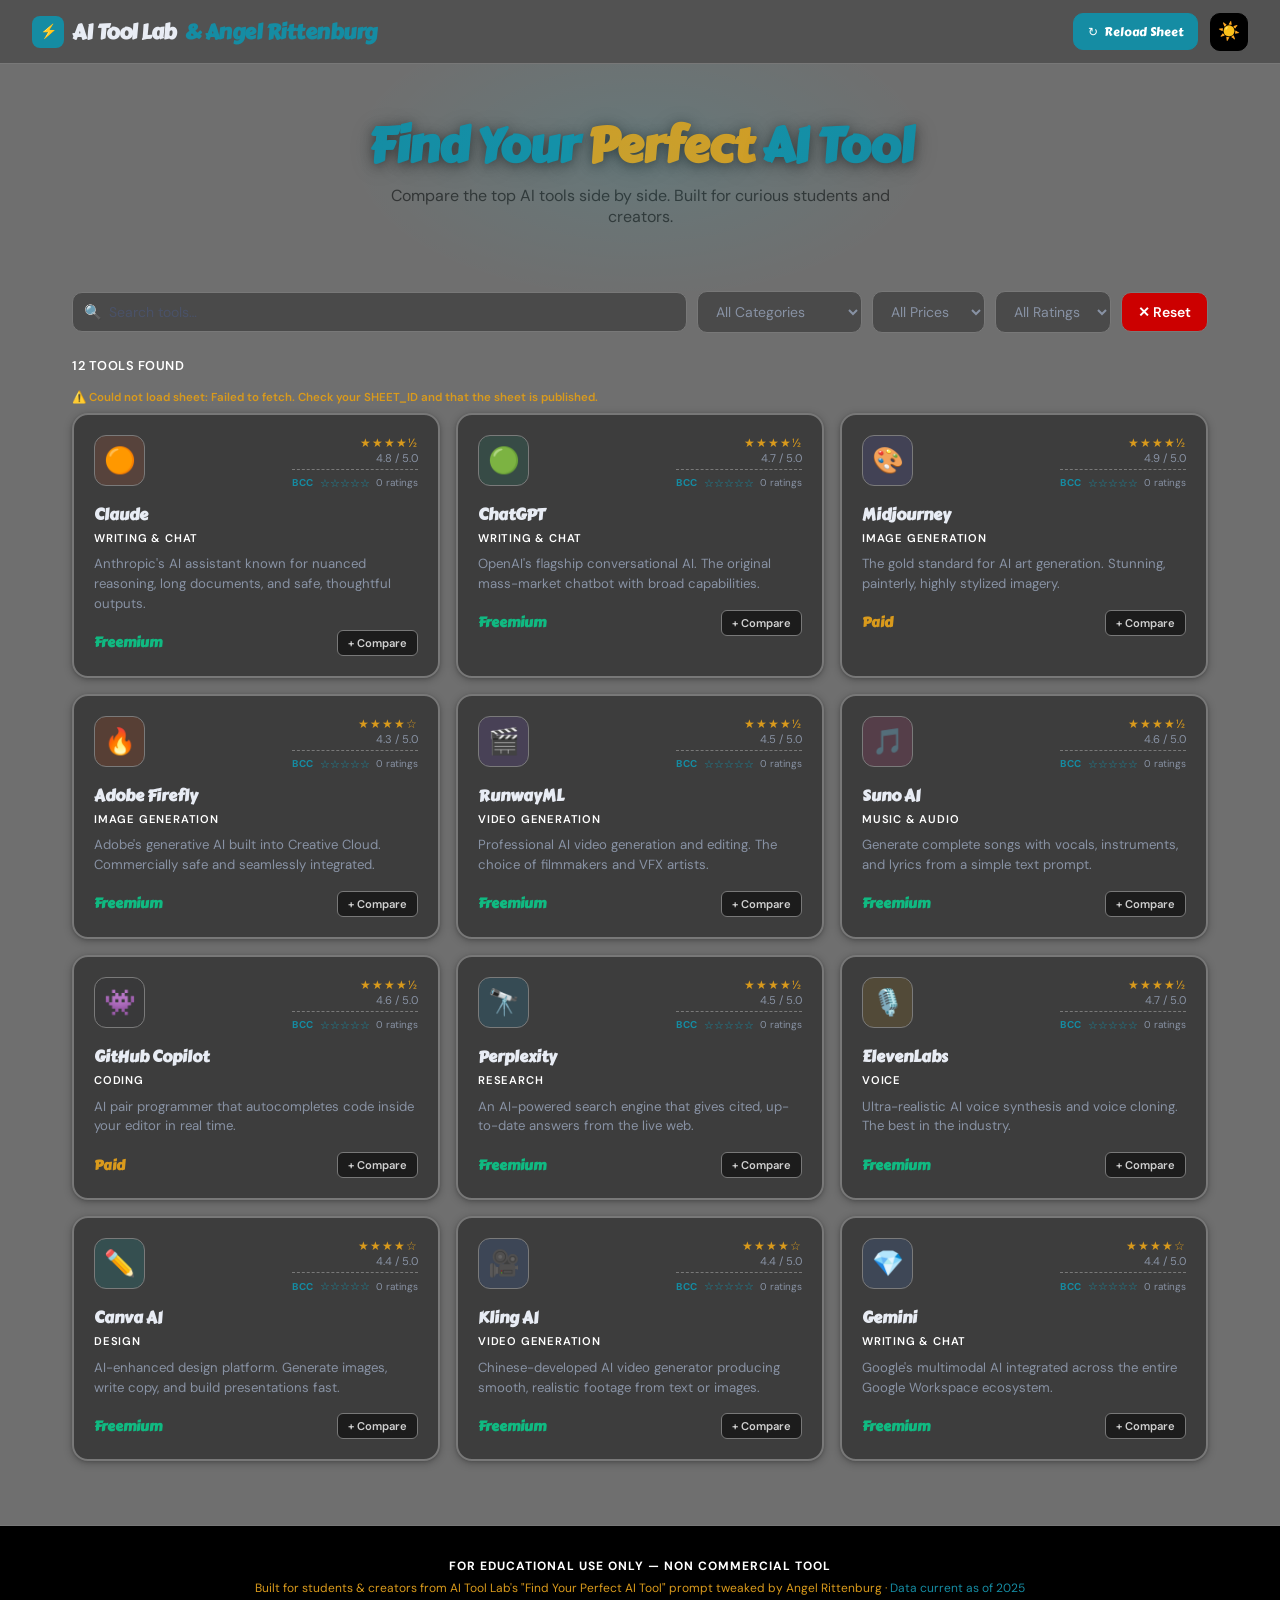
==== commit 6008f8d3: "Remove generation comment from HTML file Removed comment indicating generation by Claude.ai." ====
--- a/ai-tool-comparator-SHEETS-version.html
+++ b/ai-tool-comparator-SHEETS-version.html
@@ -6,7 +6,6 @@
 <title>AI Tool Lab — Compare the Best AI Tools</title>
 <link href="https://fonts.googleapis.com/css2?family=Carter+One&family=DM+Sans:ital,wght@0,300;0,400;0,500;1,300&display=swap" rel="stylesheet">
 <style>
-  <!-- generated with Claude.ai -->
   :root[data-theme="dark"] {
     --bg: #6f6f6f;
     --bg2: #525252;
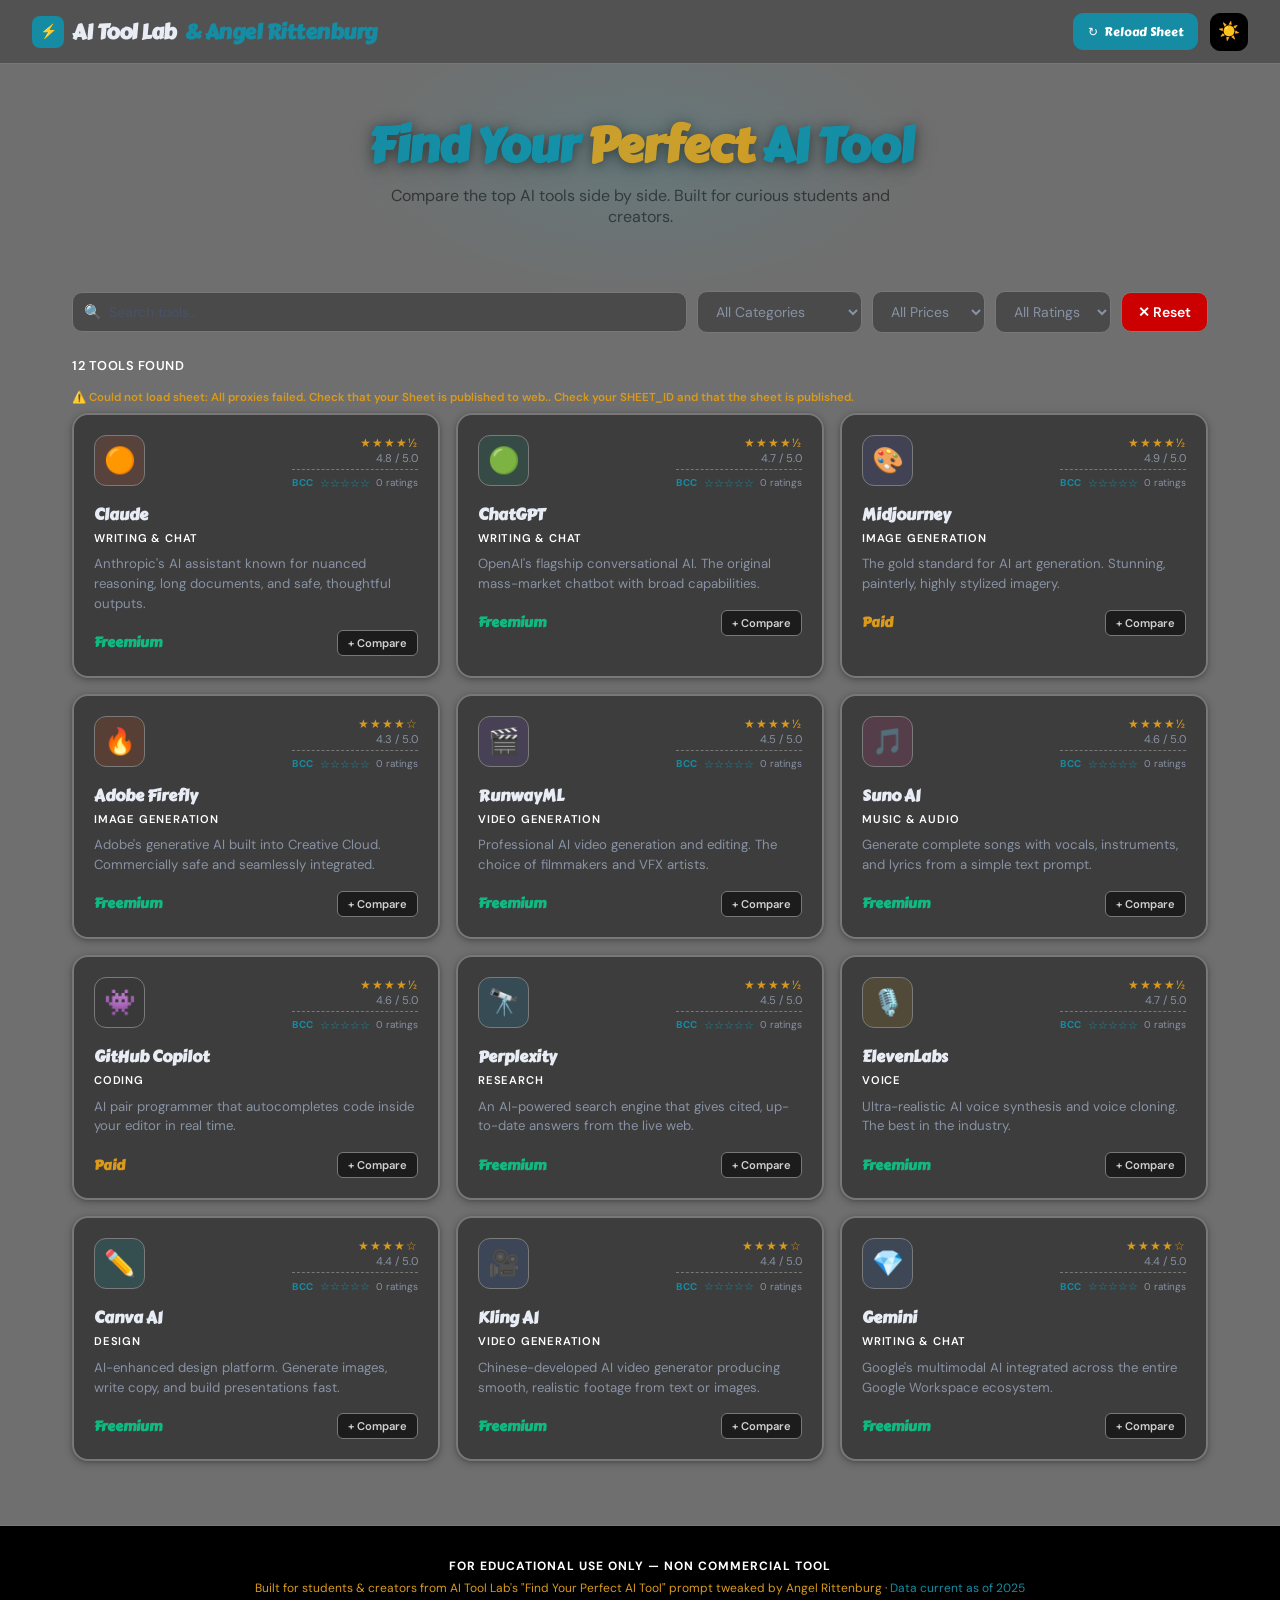
==== commit 074a56f5: "Implement proxy fetching for Google Sheets CSV Replaced direct CSV URL fetch with a proxy-based fetc" ====
--- a/ai-tool-comparator-SHEETS-version.html
+++ b/ai-tool-comparator-SHEETS-version.html
@@ -975,7 +975,22 @@
 const SHEET_ID = '1WnP3b0RFm8etIUT75h5Sv_kHOGAgHK2kpmYGPTkgiA4';
 // ─────────────────────────────────────────────────────────────
 
-const SHEET_CSV_URL = `https://api.allorigins.win/raw?url=${encodeURIComponent(`https://docs.google.com/spreadsheets/d/${SHEET_ID}/pub?output=csv&gid=0`)}`;
+const SHEET_BASE_URL = `https://docs.google.com/spreadsheets/d/${SHEET_ID}/pub?output=csv&gid=0`;
+const PROXIES = [
+  url => `https://api.allorigins.win/raw?url=${encodeURIComponent(url)}`,
+  url => `https://corsproxy.io/?${encodeURIComponent(url)}`,
+  url => `https://proxy.cors.sh/${url}`,
+];
+
+async function fetchWithProxy(url) {
+  for (const proxy of PROXIES) {
+    try {
+      const res = await fetch(proxy(url), { signal: AbortSignal.timeout(8000) });
+      if (res.ok) return res;
+    } catch (e) { continue; }
+  }
+  throw new Error('All proxies failed. Check that your Sheet is published to web.');
+}
 
 const tools = [
   {
@@ -1506,7 +1521,7 @@
   }
 
   try {
-    const res = await fetch(SHEET_CSV_URL);
+    const res = await fetchWithProxy(SHEET_BASE_URL);
     if (!res.ok) throw new Error(`HTTP ${res.status}`);
     const text = await res.text();
     const rows = parseCSV(text);
